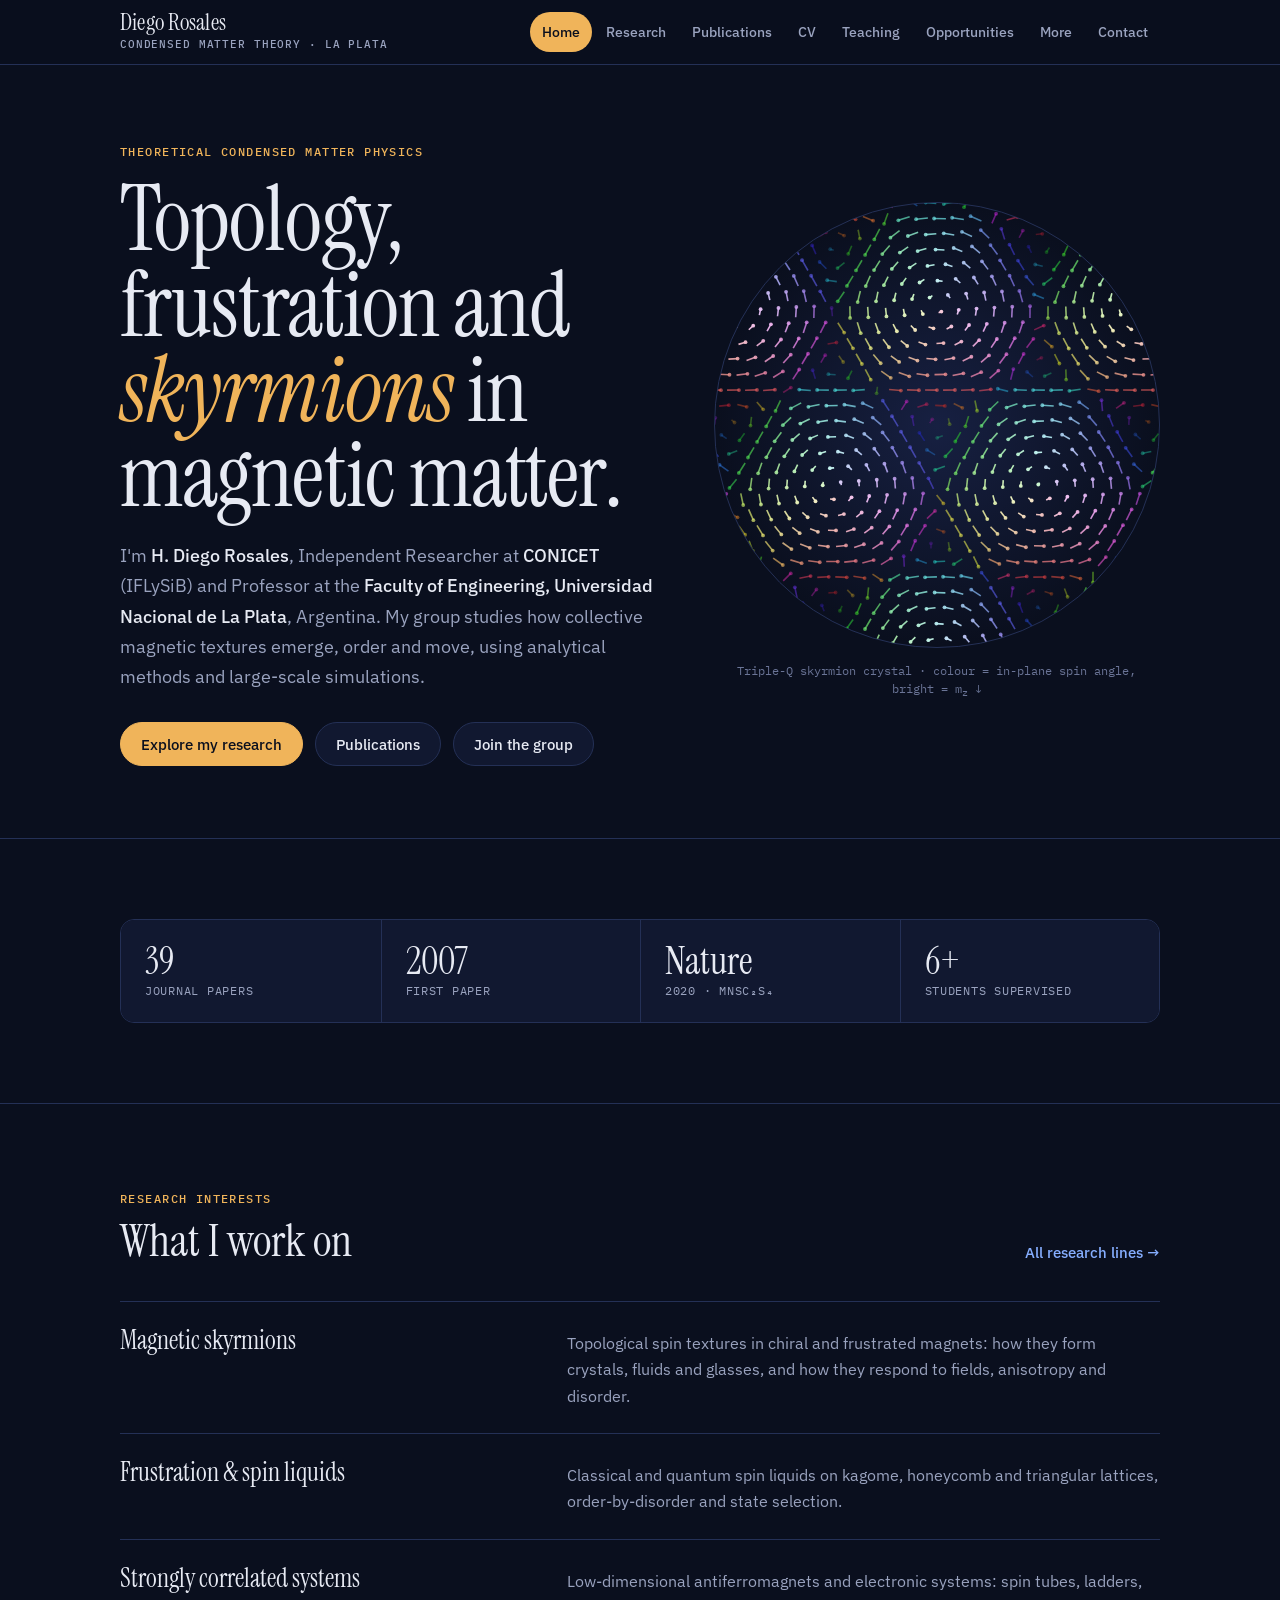
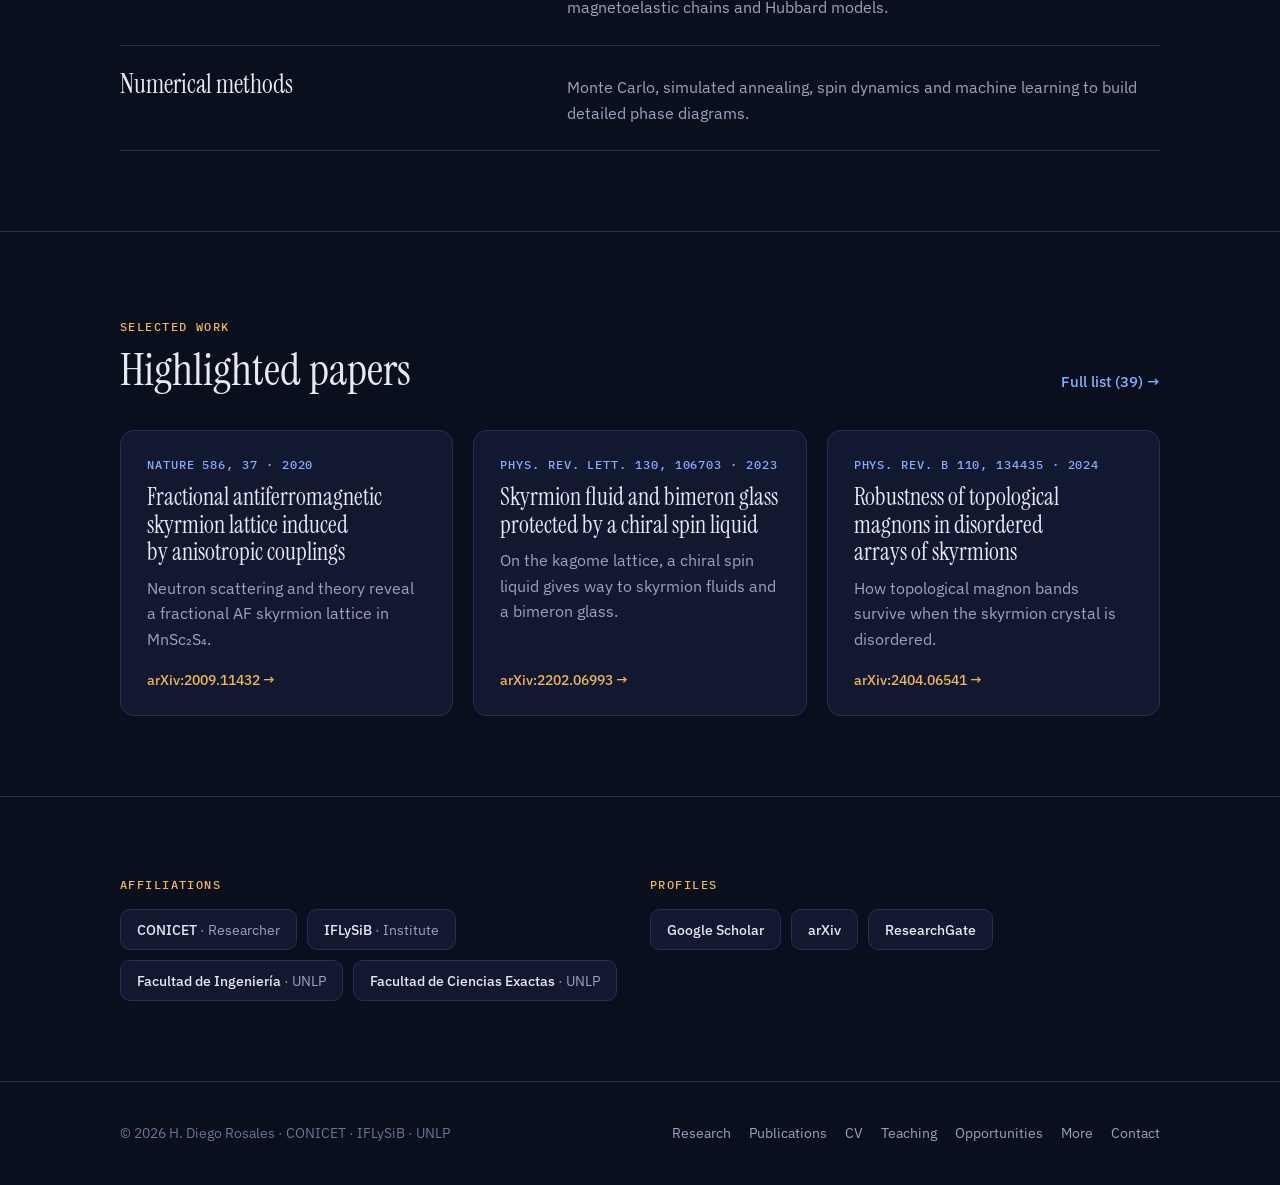
==== index.html @ 534e0c4e "Add files via upload" ====
<!doctype html>
<html lang="en">
<head>
<meta charset="utf-8">
<meta name="viewport" content="width=device-width, initial-scale=1, viewport-fit=cover">
<title>Diego Rosales</title>
<meta name="description" content="H. Diego Rosales, theoretical physicist at CONICET and UNLP working on magnetic skyrmions, spin liquids and frustrated magnetism.">
<meta property="og:title" content="Diego Rosales">
<meta property="og:description" content="H. Diego Rosales, theoretical physicist at CONICET and UNLP working on magnetic skyrmions, spin liquids and frustrated magnetism.">
<link rel="preconnect" href="https://fonts.googleapis.com"><link rel="preconnect" href="https://fonts.gstatic.com" crossorigin><link rel="stylesheet" href="https://fonts.googleapis.com/css2?family=IBM+Plex+Mono:wght@400;500&family=IBM+Plex+Sans:wght@400;500;600&family=Instrument+Serif:ital@0;1&display=swap">
<link rel="stylesheet" href="assets/style.css">
</head>
<body>
<header class="site-header">
  <div class="wrap nav">
    <a class="brand" href="index.html"><b>Diego Rosales</b><small>Condensed matter theory · La Plata</small></a>
    <button class="menu-btn" aria-expanded="false" aria-controls="nav-links">Menu</button>
    <nav aria-label="Main">
      <ul class="nav-links" id="nav-links">
        <li><a href="index.html" aria-current="page">Home</a></li>
        <li><a href="research.html">Research</a></li>
        <li><a href="publications.html">Publications</a></li>
        <li><a href="cv.html">CV</a></li>
        <li><a href="teaching.html">Teaching</a></li>
        <li><a href="opportunities.html">Opportunities</a></li>
        <li><a href="more.html">More</a></li>
        <li><a href="contact.html">Contact</a></li>
      </ul>
    </nav>
  </div>
</header>
<main>
<section class="hero">
  <div class="wrap">
    <div>
      <span class="eyebrow">Theoretical condensed matter physics</span>
      <h1 style="margin-top:14px">Topology, frustration and <em>skyrmions</em> in magnetic matter.</h1>
      <p class="lede">I'm <strong>H. Diego Rosales</strong>, Independent Researcher at <strong>CONICET</strong> (IFLySiB) and Professor at the <strong>Faculty of Engineering, Universidad Nacional de La Plata</strong>, Argentina. My group studies how collective magnetic textures emerge, order and move, using analytical methods and large-scale simulations.</p>
      <div class="hero-actions">
        <a class="btn primary" href="research.html">Explore my research</a>
        <a class="btn" href="publications.html">Publications</a>
        <a class="btn" href="opportunities.html">Join the group</a>
      </div>
    </div>
    <div class="hero-visual">
      <div class="lattice-frame"><canvas data-lattice="hero" aria-label="Animated skyrmion crystal on a triangular lattice"></canvas></div>
      <p class="lattice-caption">Triple-Q skyrmion crystal · colour = in-plane spin angle, bright = m<sub>z</sub> ↓</p>
    </div>
  </div>
</section>

<section class="section">
  <div class="wrap">
    <div class="stats">
      <div><b>39</b><span>Journal papers</span></div>
      <div><b>2007</b><span>First paper</span></div>
      <div><b>Nature</b><span>2020 · MnSc₂S₄</span></div>
      <div><b>6+</b><span>Students supervised</span></div>
    </div>
  </div>
</section>

<section class="section">
  <div class="wrap">
    <div class="section-head">
      <div><span class="eyebrow">Research interests</span><h2>What I work on</h2></div>
      <a class="more" href="research.html">All research lines →</a>
    </div>
    <ul class="topics">
      <li><h3>Magnetic skyrmions</h3><p>Topological spin textures in chiral and frustrated magnets: how they form crystals, fluids and glasses, and how they respond to fields, anisotropy and disorder.</p></li>
      <li><h3>Frustration &amp; spin liquids</h3><p>Classical and quantum spin liquids on kagome, honeycomb and triangular lattices, order-by-disorder and state selection.</p></li>
      <li><h3>Strongly correlated systems</h3><p>Low-dimensional antiferromagnets and electronic systems: spin tubes, ladders, magnetoelastic chains and Hubbard models.</p></li>
      <li><h3>Numerical methods</h3><p>Monte Carlo, simulated annealing, spin dynamics and machine learning to build detailed phase diagrams.</p></li>
    </ul>
  </div>
</section>

<section class="section">
  <div class="wrap">
    <div class="section-head">
      <div><span class="eyebrow">Selected work</span><h2>Highlighted papers</h2></div>
      <a class="more" href="publications.html">Full list (39) →</a>
    </div>
    <div class="grid three">
      <a class="card" href="https://arxiv.org/abs/2009.11432" target="_blank" rel="noopener">
        <span class="tag">Nature 586, 37 · 2020</span>
        <h3>Fractional antiferromagnetic skyrmion lattice induced by anisotropic couplings</h3>
        <p>Neutron scattering and theory reveal a fractional AF skyrmion lattice in MnSc₂S₄.</p>
        <span class="foot">arXiv:2009.11432 →</span>
      </a>
      <a class="card" href="https://arxiv.org/abs/2202.06993" target="_blank" rel="noopener">
        <span class="tag">Phys. Rev. Lett. 130, 106703 · 2023</span>
        <h3>Skyrmion fluid and bimeron glass protected by a chiral spin liquid</h3>
        <p>On the kagome lattice, a chiral spin liquid gives way to skyrmion fluids and a bimeron glass.</p>
        <span class="foot">arXiv:2202.06993 →</span>
      </a>
      <a class="card" href="https://arxiv.org/abs/2404.06541" target="_blank" rel="noopener">
        <span class="tag">Phys. Rev. B 110, 134435 · 2024</span>
        <h3>Robustness of topological magnons in disordered arrays of skyrmions</h3>
        <p>How topological magnon bands survive when the skyrmion crystal is disordered.</p>
        <span class="foot">arXiv:2404.06541 →</span>
      </a>
    </div>
  </div>
</section>

<section class="section">
  <div class="wrap grid two" style="align-items:start">
    <div style="display:grid;gap:16px">
      <span class="eyebrow">Affiliations</span>
      <div class="affils">
  <a href="https://www.conicet.gov.ar/" target="_blank" rel="noopener">CONICET <span>· Researcher</span></a>
  <a href="https://www.iflysib.unlp.edu.ar/" target="_blank" rel="noopener">IFLySiB <span>· Institute</span></a>
  <a href="https://www.ing.unlp.edu.ar/" target="_blank" rel="noopener">Facultad de Ingeniería <span>· UNLP</span></a>
  <a href="https://www.exactas.unlp.edu.ar/" target="_blank" rel="noopener">Facultad de Ciencias Exactas <span>· UNLP</span></a>
</div>
    </div>
    <div style="display:grid;gap:16px">
      <span class="eyebrow">Profiles</span>
      <div class="affils">
  <a href="https://scholar.google.com/citations?user=Mq5_ev8AAAAJ" target="_blank" rel="noopener">Google Scholar</a>
  <a href="https://arxiv.org/search/cond-mat?searchtype=author&amp;query=Rosales%2C+H+D" target="_blank" rel="noopener">arXiv</a>
  <a href="https://www.researchgate.net/profile/Hector_Rosales" target="_blank" rel="noopener">ResearchGate</a>
</div>
    </div>
  </div>
</section>
</main>
<footer class="site-footer">
  <div class="wrap">
    <p>© 2026 H. Diego Rosales · CONICET · IFLySiB · UNLP</p>
    <nav aria-label="Footer"><a href="research.html">Research</a> <a href="publications.html">Publications</a> <a href="cv.html">CV</a> <a href="teaching.html">Teaching</a> <a href="opportunities.html">Opportunities</a> <a href="more.html">More</a> <a href="contact.html">Contact</a></nav>
  </div>
</footer>
<script src="assets/main.js"></script>
</body>
</html>
---- assets/style.css ----
/* ==========================================================
   Diego Rosales — personal site
   Palette taken from a spin texture: navy "up" background,
   amber + blue for the in-plane angle, white for "down" cores.
   Edit the tokens below to retune the whole site.
   ========================================================== */
:root {
  color-scheme: dark;
  --ink: #0A0F1E;        /* page background */
  --panel: #111830;      /* raised surfaces */
  --panel-2: #172042;
  --line: #243056;       /* hairlines */
  --text: #E7EAF3;
  --muted: #9AA3BF;
  --faint: #6A7496;
  --accent: #F0B45A;     /* amber */
  --cool: #86AEFF;       /* blue */
  --display: "Instrument Serif", "Iowan Old Style", Georgia, serif;
  --sans: "IBM Plex Sans", system-ui, -apple-system, "Segoe UI", sans-serif;
  --mono: "IBM Plex Mono", ui-monospace, "SF Mono", Menlo, monospace;
  --wrap: 1120px;
  --gutter: clamp(16px, 4vw, 40px);
}

* { box-sizing: border-box; }
html { scroll-behavior: smooth; }
body {
  margin: 0;
  background: var(--ink);
  color: var(--text);
  font: 16px/1.65 var(--sans);
  -webkit-font-smoothing: antialiased;
}
img { max-width: 100%; display: block; }
a { color: var(--cool); text-decoration: none; }
a:hover { text-decoration: underline; text-underline-offset: 3px; }
:focus-visible { outline: 2px solid var(--accent); outline-offset: 3px; border-radius: 4px; }
h1, h2, h3 { text-wrap: balance; margin: 0; font-weight: 400; }
p { margin: 0; }

.wrap { max-width: var(--wrap); margin-inline: auto; padding-inline: var(--gutter); }

/* ---------- Header / nav ---------- */
.site-header {
  position: sticky; top: env(safe-area-inset-top, 0px); z-index: 20;
  background: color-mix(in srgb, var(--ink) 82%, transparent);
  backdrop-filter: blur(12px); -webkit-backdrop-filter: blur(12px);
  border-bottom: 1px solid var(--line);
}
.nav { display: flex; align-items: center; justify-content: space-between; gap: 24px; min-height: 64px; }
.brand { display: flex; flex-direction: column; line-height: 1.1; color: var(--text); }
.brand:hover { text-decoration: none; }
.brand b { font: 400 1.45rem/1 var(--display); letter-spacing: .01em; }
.brand small { font: 500 .68rem/1.4 var(--mono); color: var(--muted); letter-spacing: .08em; text-transform: uppercase; margin-top: 3px; }
.nav-links { display: flex; gap: 2px; list-style: none; margin: 0; padding: 0; }
.nav-links a {
  display: block; padding: 8px 12px; border-radius: 999px;
  color: var(--muted); font-size: .9rem; font-weight: 500;
}
.nav-links a:hover { color: var(--text); background: var(--panel); text-decoration: none; }
.nav-links a[aria-current="page"] { color: var(--ink); background: var(--accent); }
.menu-btn {
  display: none; background: none; border: 1px solid var(--line); color: var(--text);
  border-radius: 8px; padding: 8px 12px; font: 500 .85rem var(--sans); cursor: pointer;
}
@media (max-width: 420px) { .brand small { display: none; } }
@media (max-width: 900px) {
  .menu-btn { display: block; }
  .nav-links {
    display: none; position: absolute; left: 0; right: 0; top: 100%;
    flex-direction: column; gap: 0; padding: 8px var(--gutter) 16px;
    background: var(--ink); border-bottom: 1px solid var(--line);
  }
  .nav-links.open { display: flex; }
  .nav-links a { border-radius: 8px; padding: 12px; font-size: 1rem; }
}

/* ---------- Page heads ---------- */
.eyebrow {
  font: 500 .74rem/1.4 var(--mono); letter-spacing: .12em; text-transform: uppercase; color: var(--accent);
}
.page-head { position: relative; overflow: hidden; border-bottom: 1px solid var(--line); }
.page-head canvas { position: absolute; inset: 0; width: 100%; height: 100%; opacity: .45; }
.page-head::after {
  content: ""; position: absolute; inset: 0;
  background: linear-gradient(90deg, var(--ink) 30%, color-mix(in srgb, var(--ink) 40%, transparent));
}
.page-head .wrap { position: relative; z-index: 1; padding-block: 72px 56px; display: grid; gap: 14px; }
.page-head h1 { font: 400 clamp(2.6rem, 6vw, 4.2rem)/1.02 var(--display); }
.page-head p { color: var(--muted); max-width: 60ch; font-size: 1.05rem; }

/* ---------- Home hero ---------- */
.hero { position: relative; border-bottom: 1px solid var(--line); overflow: hidden; }
.hero .wrap { display: grid; grid-template-columns: 1.1fr .9fr; gap: 48px; align-items: center; padding-block: 72px; }
.hero h1 { font: 400 clamp(3rem, 7.5vw, 5.6rem)/.95 var(--display); letter-spacing: -.01em; }
.hero h1 em { font-style: italic; color: var(--accent); }
.hero .lede { font-size: 1.15rem; color: var(--muted); max-width: 52ch; margin-top: 22px; }
.hero .lede strong { color: var(--text); font-weight: 500; }
.hero-actions { display: flex; flex-wrap: wrap; gap: 12px; margin-top: 30px; }
.lattice-frame {
  position: relative; aspect-ratio: 1; width: 100%; max-width: 100%;
  border: 1px solid var(--line); border-radius: 50%; overflow: hidden;
  background: radial-gradient(circle at 50% 50%, var(--panel-2), var(--ink) 70%);
}
.lattice-frame canvas { width: 100%; height: 100%; display: block; }
.lattice-caption {
  margin-top: 14px; text-align: center; font: .74rem/1.5 var(--mono); color: var(--faint);
}
@media (max-width: 820px) {
  .hero .wrap { grid-template-columns: 1fr; padding-block: 48px; gap: 36px; }
  .hero-visual { max-width: 340px; margin-inline: auto; width: 100%; }
}

/* ---------- Buttons ---------- */
.btn {
  display: inline-flex; align-items: center; gap: 8px; padding: 11px 20px;
  border-radius: 999px; font: 500 .95rem var(--sans); border: 1px solid var(--line);
  color: var(--text); background: var(--panel); cursor: pointer;
}
.btn:hover { text-decoration: none; border-color: var(--muted); }
.btn.primary { background: var(--accent); color: var(--ink); border-color: var(--accent); }
.btn.primary:hover { filter: brightness(1.08); }

/* ---------- Sections ---------- */
.section { padding-block: 80px; }
.section + .section { border-top: 1px solid var(--line); }
.section-head { display: flex; justify-content: space-between; align-items: end; gap: 24px; flex-wrap: wrap; margin-bottom: 36px; }
.section-head h2 { font: 400 clamp(2rem, 4vw, 2.8rem)/1.05 var(--display); margin-top: 8px; }
.section-head .more { font-weight: 500; font-size: .95rem; }
.prose { max-width: 68ch; color: var(--muted); display: grid; gap: 16px; font-size: 1.05rem; }
.prose strong { color: var(--text); font-weight: 500; }

/* Grids */
.grid { display: grid; gap: 20px; }
.grid.two { grid-template-columns: repeat(2, minmax(0, 1fr)); }
.grid.three { grid-template-columns: repeat(3, minmax(0, 1fr)); }
@media (max-width: 900px) { .grid.three { grid-template-columns: repeat(2, minmax(0, 1fr)); } }
@media (max-width: 640px) { .grid.two, .grid.three { grid-template-columns: 1fr; } }

.card {
  background: var(--panel); border: 1px solid var(--line); border-radius: 14px;
  padding: 26px; display: flex; flex-direction: column; gap: 10px;
}
.card h3 { font: 400 1.5rem/1.15 var(--display); }
.card p { color: var(--muted); font-size: .97rem; }
.card .tag { font: 500 .72rem/1.4 var(--mono); letter-spacing: .08em; text-transform: uppercase; color: var(--cool); }
a.card { color: inherit; transition: border-color .2s, transform .2s; }
a.card:hover { text-decoration: none; border-color: var(--accent); transform: translateY(-2px); }
.card .foot { margin-top: auto; padding-top: 8px; font: 500 .85rem var(--sans); color: var(--accent); }

/* Research topics list (home) */
.topics { list-style: none; margin: 0; padding: 0; border-top: 1px solid var(--line); }
.topics li {
  display: grid; grid-template-columns: 1fr 1.4fr; gap: 24px; padding: 24px 0;
  border-bottom: 1px solid var(--line); align-items: baseline;
}
.topics h3 { font: 400 1.6rem/1.15 var(--display); }
.topics p { color: var(--muted); }
@media (max-width: 700px) { .topics li { grid-template-columns: 1fr; gap: 8px; } }

/* ---------- Publications ---------- */
.pub { display: grid; grid-template-columns: 64px 1fr; gap: 20px; padding: 22px 0; border-bottom: 1px solid var(--line); }
.pub:first-child { border-top: 1px solid var(--line); }
.pub .num { font: 500 .85rem/1.9 var(--mono); color: var(--faint); font-variant-numeric: tabular-nums; }
.pub h3 { font: 500 1.08rem/1.4 var(--sans); color: var(--text); }
.pub .authors { color: var(--muted); font-size: .92rem; margin-top: 4px; }
.pub .authors b { color: var(--text); font-weight: 500; }
.pub .meta { display: flex; flex-wrap: wrap; gap: 8px 14px; align-items: center; margin-top: 10px; font: .82rem/1.4 var(--mono); color: var(--muted); }
.journal { color: var(--accent); }
.badge {
  font: 500 .7rem/1 var(--mono); letter-spacing: .06em; text-transform: uppercase;
  padding: 5px 8px; border-radius: 999px; border: 1px solid var(--accent); color: var(--accent);
}
@media (max-width: 560px) { .pub { grid-template-columns: 1fr; gap: 6px; } }

.toolbar { display: flex; flex-wrap: wrap; gap: 12px; align-items: center; margin-bottom: 28px; }
.toolbar input {
  flex: 1 1 260px; min-width: 0; padding: 12px 16px; border-radius: 999px;
  border: 1px solid var(--line); background: var(--panel); color: var(--text); font: 1rem var(--sans);
}
.toolbar input::placeholder { color: var(--faint); }
.chips { display: flex; flex-wrap: wrap; gap: 6px; }
.chip {
  padding: 8px 14px; border-radius: 999px; border: 1px solid var(--line); background: transparent;
  color: var(--muted); font: 500 .85rem var(--sans); cursor: pointer;
}
.chip:hover { color: var(--text); border-color: var(--muted); }
.chip[aria-pressed="true"] { background: var(--text); color: var(--ink); border-color: var(--text); }
.count { font: .82rem var(--mono); color: var(--faint); margin-bottom: 8px; }
.year-label { font: 400 2rem/1 var(--display); color: var(--cool); padding: 36px 0 12px; }

/* Stats strip */
.stats { display: grid; grid-template-columns: repeat(4, minmax(0,1fr)); border: 1px solid var(--line); border-radius: 14px; overflow: hidden; }
.stats div { padding: 22px 24px; background: var(--panel); display: grid; gap: 2px; }
.stats div + div { border-left: 1px solid var(--line); }
.stats b { font: 400 2.4rem/1 var(--display); color: var(--text); font-variant-numeric: tabular-nums; }
.stats span { font: .78rem/1.4 var(--mono); color: var(--muted); text-transform: uppercase; letter-spacing: .06em; }
@media (max-width: 700px) {
  .stats { grid-template-columns: repeat(2, minmax(0,1fr)); }
  .stats div:nth-child(3) { border-left: 0; }
  .stats div:nth-child(n+3) { border-top: 1px solid var(--line); }
}

/* ---------- Timeline (CV) ---------- */
.timeline { list-style: none; margin: 0; padding: 0; }
.timeline li { display: grid; grid-template-columns: 150px 1fr; gap: 24px; padding: 20px 0; border-bottom: 1px solid var(--line); }
.timeline .when { font: 500 .85rem/1.8 var(--mono); color: var(--accent); font-variant-numeric: tabular-nums; }
.timeline h3 { font: 500 1.08rem/1.4 var(--sans); }
.timeline p { color: var(--muted); font-size: .95rem; }
@media (max-width: 560px) { .timeline li { grid-template-columns: 1fr; gap: 4px; } }

.cv-layout { display: grid; grid-template-columns: 220px 1fr; gap: 56px; }
.cv-layout aside { position: sticky; top: 96px; align-self: start; display: grid; gap: 6px; }
.cv-layout aside a { color: var(--muted); font-size: .95rem; padding: 4px 0; }
.cv-layout aside a:hover { color: var(--text); }
.cv-block + .cv-block { margin-top: 64px; }
.cv-block h2 { font: 400 2.2rem/1.1 var(--display); margin-bottom: 20px; }
@media (max-width: 820px) { .cv-layout { grid-template-columns: 1fr; gap: 24px; } .cv-layout aside { position: static; display: flex; flex-wrap: wrap; gap: 6px 18px; } }

/* ---------- Affiliations ---------- */
.affils { display: flex; flex-wrap: wrap; gap: 10px; }
.affils a {
  padding: 10px 16px; border: 1px solid var(--line); border-radius: 10px; color: var(--text);
  font: 500 .9rem var(--sans); background: var(--panel);
}
.affils a span { color: var(--muted); font-weight: 400; }
.affils a:hover { border-color: var(--cool); text-decoration: none; }

/* ---------- Contact ---------- */
.contact-grid { display: grid; grid-template-columns: 1.2fr 1fr; gap: 20px; }
@media (max-width: 820px) { .contact-grid { grid-template-columns: 1fr; } }
.copy-row { display: flex; justify-content: space-between; align-items: center; gap: 12px; padding: 14px 0; border-bottom: 1px solid var(--line); flex-wrap: wrap; }
.copy-row:last-child { border-bottom: 0; }
.copy-row code { font: 500 1rem var(--mono); color: var(--text); user-select: all; overflow-wrap: anywhere; }
.copy-row .label { display: block; font: .72rem var(--mono); color: var(--faint); text-transform: uppercase; letter-spacing: .08em; margin-bottom: 2px; }
.copy-btn { padding: 6px 12px; font-size: .8rem; }
address { font-style: normal; color: var(--muted); line-height: 1.7; }
address strong { color: var(--text); font-weight: 500; }

.note {
  border: 1px dashed var(--line); border-radius: 12px; padding: 16px 18px; color: var(--muted); font-size: .92rem;
}

/* ---------- Footer ---------- */
.site-footer { border-top: 1px solid var(--line); padding-block: 40px; color: var(--faint); font-size: .88rem; }
.site-footer .wrap { display: flex; justify-content: space-between; gap: 16px 32px; flex-wrap: wrap; }
.site-footer nav { display: flex; gap: 18px; flex-wrap: wrap; }
.site-footer a { color: var(--muted); }

@media (prefers-reduced-motion: reduce) {
  html { scroll-behavior: auto; }
  a.card { transition: none; }
}
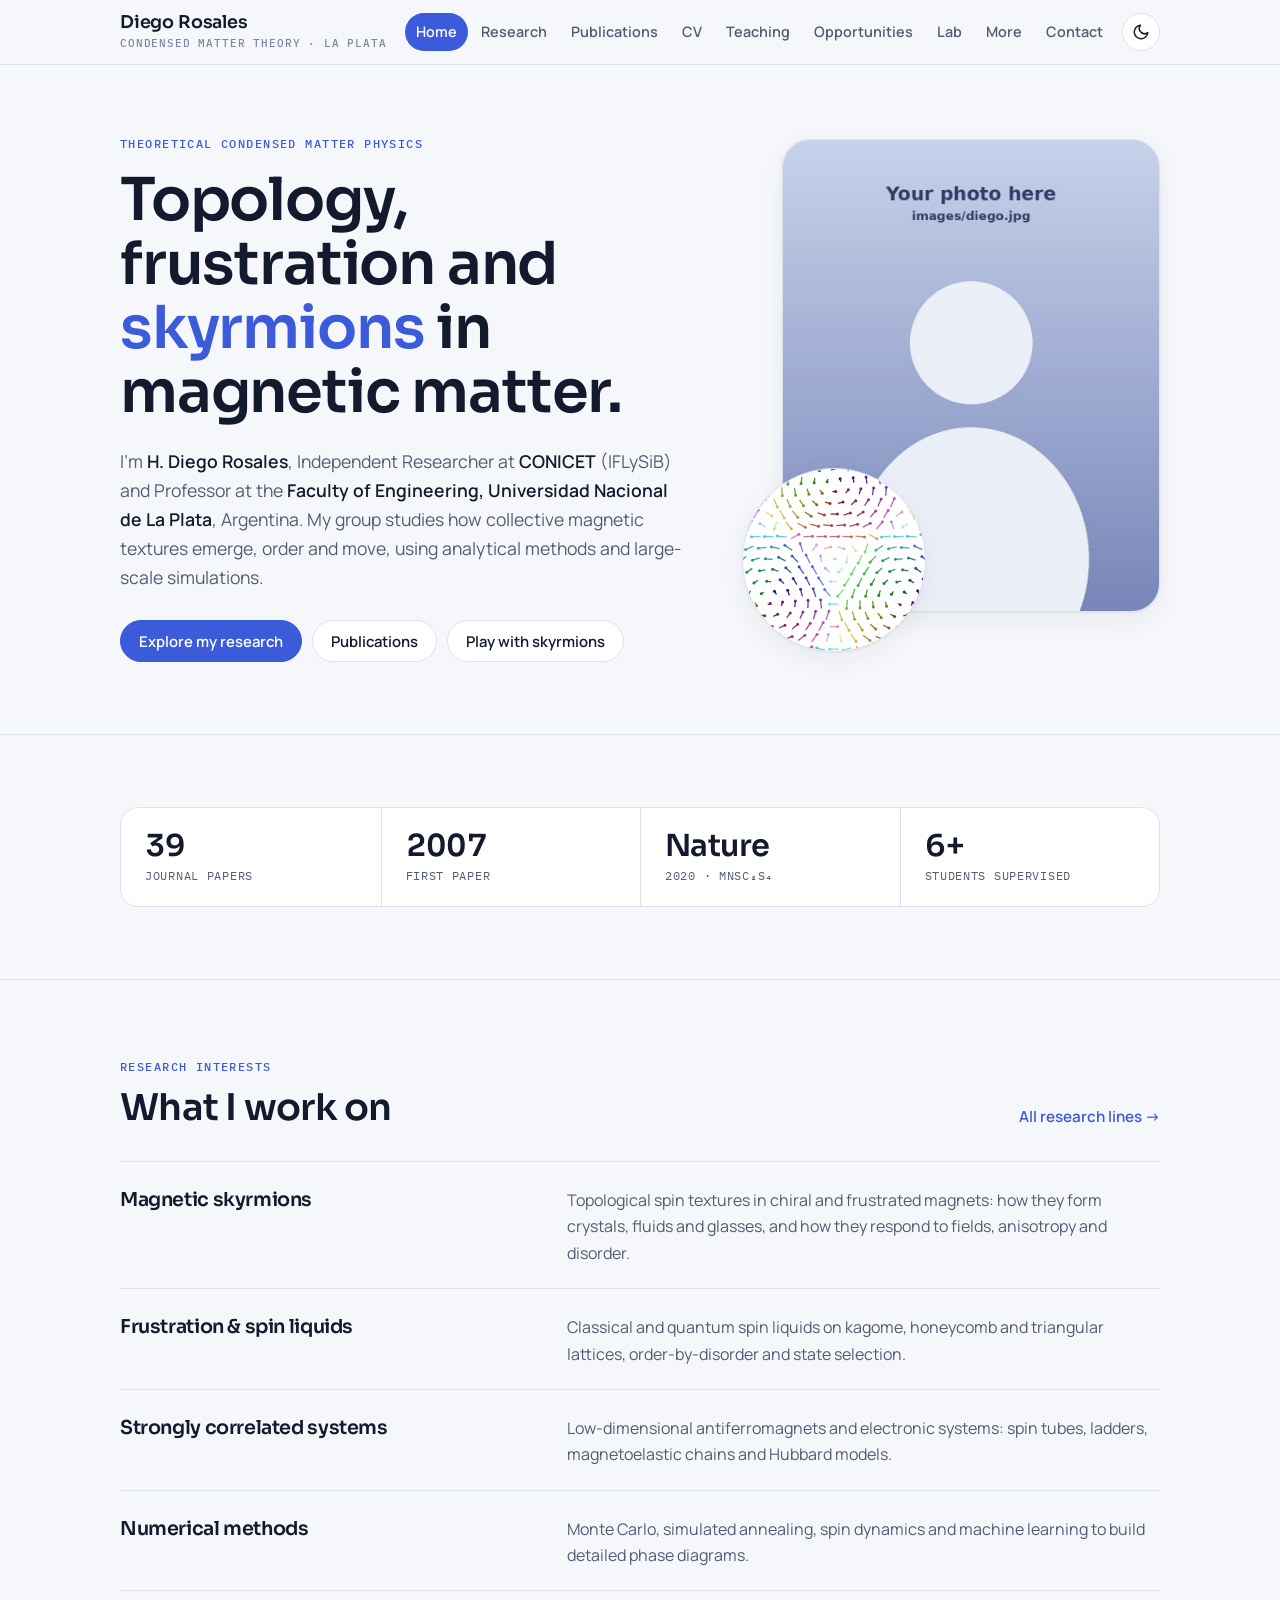
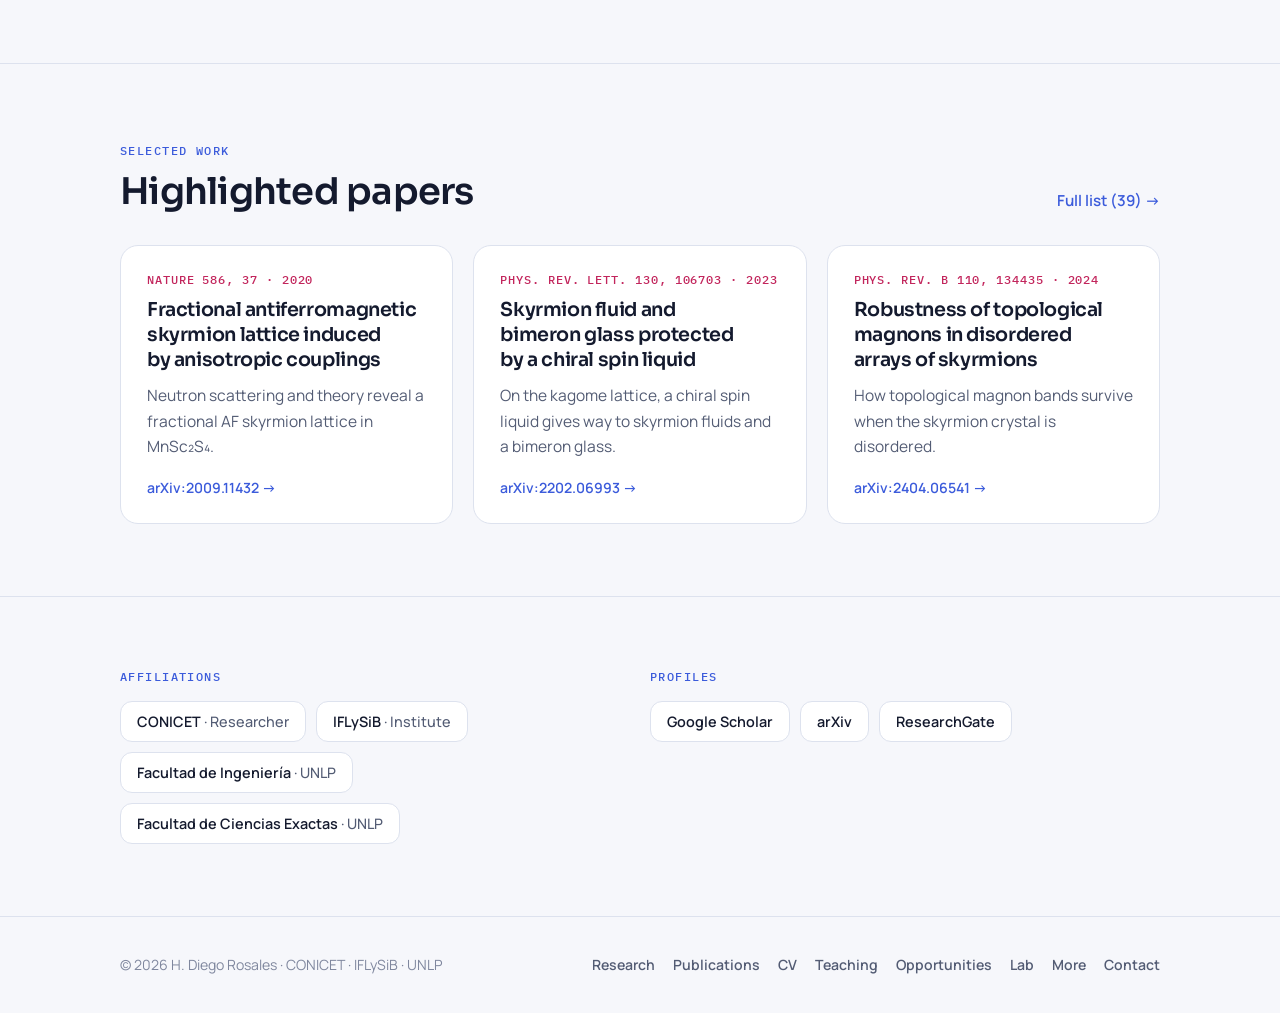
==== commit a23a4415: "Add files via upload" ====
--- a/index.html
+++ b/index.html
@@ -7,26 +7,31 @@
 <meta name="description" content="H. Diego Rosales, theoretical physicist at CONICET and UNLP working on magnetic skyrmions, spin liquids and frustrated magnetism.">
 <meta property="og:title" content="Diego Rosales">
 <meta property="og:description" content="H. Diego Rosales, theoretical physicist at CONICET and UNLP working on magnetic skyrmions, spin liquids and frustrated magnetism.">
-<link rel="preconnect" href="https://fonts.googleapis.com"><link rel="preconnect" href="https://fonts.gstatic.com" crossorigin><link rel="stylesheet" href="https://fonts.googleapis.com/css2?family=IBM+Plex+Mono:wght@400;500&family=IBM+Plex+Sans:wght@400;500;600&family=Instrument+Serif:ital@0;1&display=swap">
+<script>try{var t=localStorage.getItem('theme');if(t==='light'||t==='dark')document.documentElement.dataset.theme=t;}catch(e){}</script>
+<link rel="preconnect" href="https://fonts.googleapis.com"><link rel="preconnect" href="https://fonts.gstatic.com" crossorigin><link rel="stylesheet" href="https://fonts.googleapis.com/css2?family=IBM+Plex+Mono:wght@400;500&family=Manrope:wght@400;500;600;700&family=Sora:wght@500;600&display=swap">
 <link rel="stylesheet" href="assets/style.css">
 </head>
 <body>
 <header class="site-header">
   <div class="wrap nav">
     <a class="brand" href="index.html"><b>Diego Rosales</b><small>Condensed matter theory · La Plata</small></a>
-    <button class="menu-btn" aria-expanded="false" aria-controls="nav-links">Menu</button>
-    <nav aria-label="Main">
-      <ul class="nav-links" id="nav-links">
+    <div class="nav-right">
+      <nav aria-label="Main">
+        <ul class="nav-links" id="nav-links">
         <li><a href="index.html" aria-current="page">Home</a></li>
         <li><a href="research.html">Research</a></li>
         <li><a href="publications.html">Publications</a></li>
         <li><a href="cv.html">CV</a></li>
         <li><a href="teaching.html">Teaching</a></li>
         <li><a href="opportunities.html">Opportunities</a></li>
+        <li><a href="lab.html">Lab</a></li>
         <li><a href="more.html">More</a></li>
         <li><a href="contact.html">Contact</a></li>
-      </ul>
-    </nav>
+        </ul>
+      </nav>
+      <button class="icon-btn theme-toggle" type="button" aria-label="Switch theme"><svg class="moon" viewBox="0 0 24 24" fill="none" stroke="currentColor" stroke-width="2" stroke-linecap="round" stroke-linejoin="round"><path d="M21 12.8A9 9 0 1 1 11.2 3a7 7 0 0 0 9.8 9.8z"/></svg><svg class="sun" viewBox="0 0 24 24" fill="none" stroke="currentColor" stroke-width="2" stroke-linecap="round"><circle cx="12" cy="12" r="4"/><path d="M12 2v2M12 20v2M4.9 4.9l1.4 1.4M17.7 17.7l1.4 1.4M2 12h2M20 12h2M4.9 19.1l1.4-1.4M17.7 6.3l1.4-1.4"/></svg></button>
+      <button class="menu-btn" aria-expanded="false" aria-controls="nav-links">Menu</button>
+    </div>
   </div>
 </header>
 <main>
@@ -34,17 +39,17 @@
   <div class="wrap">
     <div>
       <span class="eyebrow">Theoretical condensed matter physics</span>
-      <h1 style="margin-top:14px">Topology, frustration and <em>skyrmions</em> in magnetic matter.</h1>
+      <h1>Topology, frustration and <em>skyrmions</em> in magnetic matter.</h1>
       <p class="lede">I'm <strong>H. Diego Rosales</strong>, Independent Researcher at <strong>CONICET</strong> (IFLySiB) and Professor at the <strong>Faculty of Engineering, Universidad Nacional de La Plata</strong>, Argentina. My group studies how collective magnetic textures emerge, order and move, using analytical methods and large-scale simulations.</p>
       <div class="hero-actions">
         <a class="btn primary" href="research.html">Explore my research</a>
         <a class="btn" href="publications.html">Publications</a>
-        <a class="btn" href="opportunities.html">Join the group</a>
+        <a class="btn" href="lab.html">Play with skyrmions</a>
       </div>
     </div>
     <div class="hero-visual">
-      <div class="lattice-frame"><canvas data-lattice="hero" aria-label="Animated skyrmion crystal on a triangular lattice"></canvas></div>
-      <p class="lattice-caption">Triple-Q skyrmion crystal · colour = in-plane spin angle, bright = m<sub>z</sub> ↓</p>
+      <div class="portrait"><img src="images/diego.jpg" alt="Portrait of Diego Rosales" width="800" height="1000"></div>
+      <a class="lattice-badge" href="lab.html" title="Open the skyrmion lab"><canvas data-lattice="hero" aria-label="Animated skyrmion crystal"></canvas></a>
     </div>
   </div>
 </section>
@@ -129,7 +134,7 @@
 <footer class="site-footer">
   <div class="wrap">
     <p>© 2026 H. Diego Rosales · CONICET · IFLySiB · UNLP</p>
-    <nav aria-label="Footer"><a href="research.html">Research</a> <a href="publications.html">Publications</a> <a href="cv.html">CV</a> <a href="teaching.html">Teaching</a> <a href="opportunities.html">Opportunities</a> <a href="more.html">More</a> <a href="contact.html">Contact</a></nav>
+    <nav aria-label="Footer"><a href="research.html">Research</a> <a href="publications.html">Publications</a> <a href="cv.html">CV</a> <a href="teaching.html">Teaching</a> <a href="opportunities.html">Opportunities</a> <a href="lab.html">Lab</a> <a href="more.html">More</a> <a href="contact.html">Contact</a></nav>
   </div>
 </footer>
 <script src="assets/main.js"></script>
--- a/assets/style.css
+++ b/assets/style.css
@@ -1,136 +1,169 @@
 /* ==========================================================
    Diego Rosales — personal site
-   Palette taken from a spin texture: navy "up" background,
-   amber + blue for the in-plane angle, white for "down" cores.
-   Edit the tokens below to retune the whole site.
+   Light + dark themes. Edit the tokens below to retune colours.
    ========================================================== */
 :root {
-  color-scheme: dark;
-  --ink: #0A0F1E;        /* page background */
-  --panel: #111830;      /* raised surfaces */
-  --panel-2: #172042;
-  --line: #243056;       /* hairlines */
-  --text: #E7EAF3;
-  --muted: #9AA3BF;
-  --faint: #6A7496;
-  --accent: #F0B45A;     /* amber */
-  --cool: #86AEFF;       /* blue */
-  --display: "Instrument Serif", "Iowan Old Style", Georgia, serif;
-  --sans: "IBM Plex Sans", system-ui, -apple-system, "Segoe UI", sans-serif;
+  color-scheme: light;
+  --bg: #F6F7FB;
+  --surface: #FFFFFF;
+  --surface-2: #EEF1F8;
+  --line: #DDE2EE;
+  --text: #141A2E;
+  --muted: #535C74;
+  --faint: #7F879E;
+  --accent: #3B5BDB;       /* indigo blue */
+  --accent-ink: #FFFFFF;   /* text on accent */
+  --accent-2: #C2255C;     /* raspberry, for tags */
+  --header-bg: rgba(246, 247, 251, .82);
+  --shadow: 0 1px 2px rgba(20, 26, 46, .05), 0 8px 24px rgba(20, 26, 46, .06);
+  --lattice: light;
+  --display: "Sora", "Avenir Next", "Segoe UI", system-ui, sans-serif;
+  --sans: "Manrope", "Segoe UI", system-ui, -apple-system, sans-serif;
   --mono: "IBM Plex Mono", ui-monospace, "SF Mono", Menlo, monospace;
   --wrap: 1120px;
   --gutter: clamp(16px, 4vw, 40px);
 }
+@media (prefers-color-scheme: dark) {
+  :root:not([data-theme="light"]) {
+    color-scheme: dark;
+    --bg: #0F1218; --surface: #161A23; --surface-2: #1C2130; --line: #2A3142;
+    --text: #E9ECF2; --muted: #A3AABB; --faint: #747B8F;
+    --accent: #8FA5FF; --accent-ink: #0F1218; --accent-2: #F783AC;
+    --header-bg: rgba(15, 18, 24, .8);
+    --shadow: 0 1px 2px rgba(0,0,0,.3), 0 8px 24px rgba(0,0,0,.25);
+    --lattice: dark;
+  }
+}
+:root[data-theme="dark"] {
+  color-scheme: dark;
+  --bg: #0F1218; --surface: #161A23; --surface-2: #1C2130; --line: #2A3142;
+  --text: #E9ECF2; --muted: #A3AABB; --faint: #747B8F;
+  --accent: #8FA5FF; --accent-ink: #0F1218; --accent-2: #F783AC;
+  --header-bg: rgba(15, 18, 24, .8);
+  --shadow: 0 1px 2px rgba(0,0,0,.3), 0 8px 24px rgba(0,0,0,.25);
+  --lattice: dark;
+}
 
 * { box-sizing: border-box; }
 html { scroll-behavior: smooth; }
 body {
-  margin: 0;
-  background: var(--ink);
-  color: var(--text);
-  font: 16px/1.65 var(--sans);
-  -webkit-font-smoothing: antialiased;
+  margin: 0; background: var(--bg); color: var(--text);
+  font: 16px/1.65 var(--sans); -webkit-font-smoothing: antialiased;
+  transition: background-color .25s, color .25s;
 }
 img { max-width: 100%; display: block; }
-a { color: var(--cool); text-decoration: none; }
+a { color: var(--accent); text-decoration: none; }
 a:hover { text-decoration: underline; text-underline-offset: 3px; }
 :focus-visible { outline: 2px solid var(--accent); outline-offset: 3px; border-radius: 4px; }
-h1, h2, h3 { text-wrap: balance; margin: 0; font-weight: 400; }
+h1, h2, h3 { text-wrap: balance; margin: 0; font-family: var(--display); letter-spacing: -.02em; }
 p { margin: 0; }
-
 .wrap { max-width: var(--wrap); margin-inline: auto; padding-inline: var(--gutter); }
 
 /* ---------- Header / nav ---------- */
 .site-header {
   position: sticky; top: env(safe-area-inset-top, 0px); z-index: 20;
-  background: color-mix(in srgb, var(--ink) 82%, transparent);
+  background: var(--header-bg);
   backdrop-filter: blur(12px); -webkit-backdrop-filter: blur(12px);
   border-bottom: 1px solid var(--line);
 }
-.nav { display: flex; align-items: center; justify-content: space-between; gap: 24px; min-height: 64px; }
-.brand { display: flex; flex-direction: column; line-height: 1.1; color: var(--text); }
+.nav { display: flex; align-items: center; justify-content: space-between; gap: 16px; min-height: 64px; }
+.brand { display: flex; flex-direction: column; line-height: 1.15; color: var(--text); }
 .brand:hover { text-decoration: none; }
-.brand b { font: 400 1.45rem/1 var(--display); letter-spacing: .01em; }
-.brand small { font: 500 .68rem/1.4 var(--mono); color: var(--muted); letter-spacing: .08em; text-transform: uppercase; margin-top: 3px; }
+.brand b { font: 600 1.1rem/1.1 var(--display); letter-spacing: -.01em; }
+.brand small { white-space: nowrap; font: 500 .66rem/1.4 var(--mono); color: var(--faint); letter-spacing: .08em; text-transform: uppercase; margin-top: 3px; }
+.nav-right { display: flex; align-items: center; gap: 8px; }
 .nav-links { display: flex; gap: 2px; list-style: none; margin: 0; padding: 0; }
-.nav-links a {
-  display: block; padding: 8px 12px; border-radius: 999px;
-  color: var(--muted); font-size: .9rem; font-weight: 500;
-}
-.nav-links a:hover { color: var(--text); background: var(--panel); text-decoration: none; }
-.nav-links a[aria-current="page"] { color: var(--ink); background: var(--accent); }
+.nav-links a { display: block; padding: 7px 11px; border-radius: 999px; color: var(--muted); font-size: .9rem; font-weight: 600; }
+.nav-links a:hover { color: var(--text); background: var(--surface-2); text-decoration: none; }
+.nav-links a[aria-current="page"] { color: var(--accent-ink); background: var(--accent); }
+.icon-btn {
+  width: 38px; height: 38px; display: grid; place-items: center; flex: none;
+  border: 1px solid var(--line); border-radius: 999px; background: var(--surface);
+  color: var(--text); cursor: pointer;
+}
+.icon-btn:hover { border-color: var(--accent); }
+.icon-btn svg { width: 18px; height: 18px; }
+.theme-toggle .sun { display: none; }
+:root[data-theme="dark"] .theme-toggle .sun { display: block; }
+:root[data-theme="dark"] .theme-toggle .moon { display: none; }
+@media (prefers-color-scheme: dark) {
+  :root:not([data-theme="light"]) .theme-toggle .sun { display: block; }
+  :root:not([data-theme="light"]) .theme-toggle .moon { display: none; }
+}
 .menu-btn {
-  display: none; background: none; border: 1px solid var(--line); color: var(--text);
-  border-radius: 8px; padding: 8px 12px; font: 500 .85rem var(--sans); cursor: pointer;
-}
-@media (max-width: 420px) { .brand small { display: none; } }
-@media (max-width: 900px) {
+  display: none; background: var(--surface); border: 1px solid var(--line); color: var(--text);
+  border-radius: 999px; padding: 8px 14px; font: 600 .85rem var(--sans); cursor: pointer;
+}
+@media (max-width: 420px), (min-width: 961px) and (max-width: 1180px) { .brand small { display: none; } }
+@media (max-width: 960px) {
   .menu-btn { display: block; }
   .nav-links {
     display: none; position: absolute; left: 0; right: 0; top: 100%;
     flex-direction: column; gap: 0; padding: 8px var(--gutter) 16px;
-    background: var(--ink); border-bottom: 1px solid var(--line);
+    background: var(--bg); border-bottom: 1px solid var(--line);
   }
   .nav-links.open { display: flex; }
-  .nav-links a { border-radius: 8px; padding: 12px; font-size: 1rem; }
+  .nav-links a { border-radius: 10px; padding: 12px; font-size: 1rem; }
 }
 
 /* ---------- Page heads ---------- */
-.eyebrow {
-  font: 500 .74rem/1.4 var(--mono); letter-spacing: .12em; text-transform: uppercase; color: var(--accent);
-}
+.eyebrow { font: 500 .74rem/1.4 var(--mono); letter-spacing: .12em; text-transform: uppercase; color: var(--accent); }
 .page-head { position: relative; overflow: hidden; border-bottom: 1px solid var(--line); }
-.page-head canvas { position: absolute; inset: 0; width: 100%; height: 100%; opacity: .45; }
+.page-head canvas { position: absolute; inset: 0; width: 100%; height: 100%; opacity: .5; }
 .page-head::after {
   content: ""; position: absolute; inset: 0;
-  background: linear-gradient(90deg, var(--ink) 30%, color-mix(in srgb, var(--ink) 40%, transparent));
-}
-.page-head .wrap { position: relative; z-index: 1; padding-block: 72px 56px; display: grid; gap: 14px; }
-.page-head h1 { font: 400 clamp(2.6rem, 6vw, 4.2rem)/1.02 var(--display); }
-.page-head p { color: var(--muted); max-width: 60ch; font-size: 1.05rem; }
+  background: linear-gradient(90deg, var(--bg) 35%, color-mix(in srgb, var(--bg) 35%, transparent));
+}
+.page-head .wrap { position: relative; z-index: 1; padding-block: 64px 52px; display: grid; gap: 14px; }
+.page-head h1 { font-size: clamp(2.2rem, 5vw, 3.4rem); font-weight: 600; line-height: 1.08; }
+.page-head p { color: var(--muted); max-width: 62ch; font-size: 1.05rem; }
 
 /* ---------- Home hero ---------- */
 .hero { position: relative; border-bottom: 1px solid var(--line); overflow: hidden; }
-.hero .wrap { display: grid; grid-template-columns: 1.1fr .9fr; gap: 48px; align-items: center; padding-block: 72px; }
-.hero h1 { font: 400 clamp(3rem, 7.5vw, 5.6rem)/.95 var(--display); letter-spacing: -.01em; }
-.hero h1 em { font-style: italic; color: var(--accent); }
-.hero .lede { font-size: 1.15rem; color: var(--muted); max-width: 52ch; margin-top: 22px; }
-.hero .lede strong { color: var(--text); font-weight: 500; }
-.hero-actions { display: flex; flex-wrap: wrap; gap: 12px; margin-top: 30px; }
-.lattice-frame {
-  position: relative; aspect-ratio: 1; width: 100%; max-width: 100%;
-  border: 1px solid var(--line); border-radius: 50%; overflow: hidden;
-  background: radial-gradient(circle at 50% 50%, var(--panel-2), var(--ink) 70%);
-}
-.lattice-frame canvas { width: 100%; height: 100%; display: block; }
-.lattice-caption {
-  margin-top: 14px; text-align: center; font: .74rem/1.5 var(--mono); color: var(--faint);
-}
+.hero .wrap { display: grid; grid-template-columns: 1.15fr .85fr; gap: 56px; align-items: center; padding-block: 64px 72px; }
+.hero h1 { font-size: clamp(2.3rem, 4.8vw, 3.7rem); font-weight: 600; line-height: 1.08; margin-top: 14px; }
+.hero h1 em { font-style: normal; color: var(--accent); }
+.hero .lede { font-size: 1.1rem; color: var(--muted); max-width: 54ch; margin-top: 22px; }
+.hero .lede strong { color: var(--text); font-weight: 600; }
+.hero-actions { display: flex; flex-wrap: wrap; gap: 10px; margin-top: 28px; }
+.hero-visual { position: relative; padding: 0 0 40px 40px; }
+.portrait {
+  aspect-ratio: 4 / 5; width: 100%; max-width: 100%; border-radius: 28px; overflow: hidden;
+  background: var(--surface-2); box-shadow: var(--shadow); border: 1px solid var(--line);
+}
+.portrait img { width: 100%; height: 100%; object-fit: cover; }
+.lattice-badge {
+  position: absolute; left: 0; bottom: 0; width: 44%; aspect-ratio: 1; max-width: 100%;
+  border-radius: 50%; overflow: hidden; background: var(--surface);
+  border: 1px solid var(--line); box-shadow: var(--shadow);
+}
+.lattice-badge canvas { width: 100%; height: 100%; display: block; }
 @media (max-width: 820px) {
-  .hero .wrap { grid-template-columns: 1fr; padding-block: 48px; gap: 36px; }
-  .hero-visual { max-width: 340px; margin-inline: auto; width: 100%; }
+  .hero .wrap { grid-template-columns: 1fr; padding-block: 40px 56px; gap: 36px; }
+  .hero-visual { max-width: 360px; width: 100%; margin-inline: auto; order: -1; }
 }
 
 /* ---------- Buttons ---------- */
 .btn {
-  display: inline-flex; align-items: center; gap: 8px; padding: 11px 20px;
-  border-radius: 999px; font: 500 .95rem var(--sans); border: 1px solid var(--line);
-  color: var(--text); background: var(--panel); cursor: pointer;
-}
-.btn:hover { text-decoration: none; border-color: var(--muted); }
-.btn.primary { background: var(--accent); color: var(--ink); border-color: var(--accent); }
-.btn.primary:hover { filter: brightness(1.08); }
+  display: inline-flex; align-items: center; gap: 8px; padding: 10px 18px;
+  border-radius: 999px; font: 600 .93rem var(--sans); border: 1px solid var(--line);
+  color: var(--text); background: var(--surface); cursor: pointer;
+}
+.btn:hover { text-decoration: none; border-color: var(--accent); }
+.btn.primary { background: var(--accent); color: var(--accent-ink); border-color: var(--accent); }
+.btn.primary:hover { filter: brightness(1.07); }
+.btn[aria-pressed="true"] { background: var(--text); color: var(--bg); border-color: var(--text); }
 
 /* ---------- Sections ---------- */
-.section { padding-block: 80px; }
+.section { padding-block: 72px; }
 .section + .section { border-top: 1px solid var(--line); }
-.section-head { display: flex; justify-content: space-between; align-items: end; gap: 24px; flex-wrap: wrap; margin-bottom: 36px; }
-.section-head h2 { font: 400 clamp(2rem, 4vw, 2.8rem)/1.05 var(--display); margin-top: 8px; }
-.section-head .more { font-weight: 500; font-size: .95rem; }
+.section-head { display: flex; justify-content: space-between; align-items: end; gap: 24px; flex-wrap: wrap; margin-bottom: 32px; }
+.section-head h2 { font-size: clamp(1.7rem, 3.2vw, 2.3rem); font-weight: 600; line-height: 1.15; margin-top: 8px; }
+.section-head .more { font-weight: 600; font-size: .95rem; }
 .prose { max-width: 68ch; color: var(--muted); display: grid; gap: 16px; font-size: 1.05rem; }
-.prose strong { color: var(--text); font-weight: 500; }
-
-/* Grids */
+.prose:is(p) { display: block; }
+.prose strong { color: var(--text); font-weight: 600; }
+
 .grid { display: grid; gap: 20px; }
 .grid.two { grid-template-columns: repeat(2, minmax(0, 1fr)); }
 .grid.three { grid-template-columns: repeat(3, minmax(0, 1fr)); }
@@ -138,63 +171,52 @@
 @media (max-width: 640px) { .grid.two, .grid.three { grid-template-columns: 1fr; } }
 
 .card {
-  background: var(--panel); border: 1px solid var(--line); border-radius: 14px;
+  background: var(--surface); border: 1px solid var(--line); border-radius: 18px;
   padding: 26px; display: flex; flex-direction: column; gap: 10px;
 }
-.card h3 { font: 400 1.5rem/1.15 var(--display); }
+.card h3 { font-size: 1.2rem; font-weight: 600; line-height: 1.3; }
 .card p { color: var(--muted); font-size: .97rem; }
-.card .tag { font: 500 .72rem/1.4 var(--mono); letter-spacing: .08em; text-transform: uppercase; color: var(--cool); }
-a.card { color: inherit; transition: border-color .2s, transform .2s; }
-a.card:hover { text-decoration: none; border-color: var(--accent); transform: translateY(-2px); }
-.card .foot { margin-top: auto; padding-top: 8px; font: 500 .85rem var(--sans); color: var(--accent); }
-
-/* Research topics list (home) */
+.card .tag { font: 500 .72rem/1.4 var(--mono); letter-spacing: .08em; text-transform: uppercase; color: var(--accent-2); }
+a.card { color: inherit; transition: border-color .2s, transform .2s, box-shadow .2s; }
+a.card:hover { text-decoration: none; border-color: var(--accent); transform: translateY(-2px); box-shadow: var(--shadow); }
+.card .foot { margin-top: auto; padding-top: 8px; font: 600 .88rem var(--sans); color: var(--accent); }
+
 .topics { list-style: none; margin: 0; padding: 0; border-top: 1px solid var(--line); }
-.topics li {
-  display: grid; grid-template-columns: 1fr 1.4fr; gap: 24px; padding: 24px 0;
-  border-bottom: 1px solid var(--line); align-items: baseline;
-}
-.topics h3 { font: 400 1.6rem/1.15 var(--display); }
+.topics li { display: grid; grid-template-columns: 1fr 1.4fr; gap: 24px; padding: 22px 0; border-bottom: 1px solid var(--line); align-items: baseline; }
+.topics h3 { font-size: 1.2rem; font-weight: 600; }
 .topics p { color: var(--muted); }
-@media (max-width: 700px) { .topics li { grid-template-columns: 1fr; gap: 8px; } }
+@media (max-width: 700px) { .topics li { grid-template-columns: 1fr; gap: 6px; } }
 
 /* ---------- Publications ---------- */
-.pub { display: grid; grid-template-columns: 64px 1fr; gap: 20px; padding: 22px 0; border-bottom: 1px solid var(--line); }
+.pub { display: grid; grid-template-columns: 64px 1fr; gap: 20px; padding: 20px 0; border-bottom: 1px solid var(--line); }
 .pub:first-child { border-top: 1px solid var(--line); }
 .pub .num { font: 500 .85rem/1.9 var(--mono); color: var(--faint); font-variant-numeric: tabular-nums; }
-.pub h3 { font: 500 1.08rem/1.4 var(--sans); color: var(--text); }
+.pub h3 { font: 600 1.05rem/1.45 var(--sans); letter-spacing: 0; color: var(--text); }
 .pub .authors { color: var(--muted); font-size: .92rem; margin-top: 4px; }
-.pub .authors b { color: var(--text); font-weight: 500; }
+.pub .authors b { color: var(--text); font-weight: 700; }
 .pub .meta { display: flex; flex-wrap: wrap; gap: 8px 14px; align-items: center; margin-top: 10px; font: .82rem/1.4 var(--mono); color: var(--muted); }
-.journal { color: var(--accent); }
-.badge {
-  font: 500 .7rem/1 var(--mono); letter-spacing: .06em; text-transform: uppercase;
-  padding: 5px 8px; border-radius: 999px; border: 1px solid var(--accent); color: var(--accent);
-}
+.journal { color: var(--accent-2); }
+.badge { font: 500 .7rem/1 var(--mono); letter-spacing: .06em; text-transform: uppercase; padding: 5px 8px; border-radius: 999px; border: 1px solid var(--accent); color: var(--accent); }
 @media (max-width: 560px) { .pub { grid-template-columns: 1fr; gap: 6px; } }
 
 .toolbar { display: flex; flex-wrap: wrap; gap: 12px; align-items: center; margin-bottom: 28px; }
 .toolbar input {
-  flex: 1 1 260px; min-width: 0; padding: 12px 16px; border-radius: 999px;
-  border: 1px solid var(--line); background: var(--panel); color: var(--text); font: 1rem var(--sans);
+  flex: 1 1 260px; min-width: 0; padding: 12px 18px; border-radius: 999px;
+  border: 1px solid var(--line); background: var(--surface); color: var(--text); font: 1rem var(--sans);
 }
 .toolbar input::placeholder { color: var(--faint); }
 .chips { display: flex; flex-wrap: wrap; gap: 6px; }
-.chip {
-  padding: 8px 14px; border-radius: 999px; border: 1px solid var(--line); background: transparent;
-  color: var(--muted); font: 500 .85rem var(--sans); cursor: pointer;
-}
-.chip:hover { color: var(--text); border-color: var(--muted); }
-.chip[aria-pressed="true"] { background: var(--text); color: var(--ink); border-color: var(--text); }
+.chip { padding: 8px 14px; border-radius: 999px; border: 1px solid var(--line); background: var(--surface); color: var(--muted); font: 600 .85rem var(--sans); cursor: pointer; }
+.chip:hover { color: var(--text); border-color: var(--accent); }
+.chip[aria-pressed="true"] { background: var(--text); color: var(--bg); border-color: var(--text); }
 .count { font: .82rem var(--mono); color: var(--faint); margin-bottom: 8px; }
-.year-label { font: 400 2rem/1 var(--display); color: var(--cool); padding: 36px 0 12px; }
-
-/* Stats strip */
-.stats { display: grid; grid-template-columns: repeat(4, minmax(0,1fr)); border: 1px solid var(--line); border-radius: 14px; overflow: hidden; }
-.stats div { padding: 22px 24px; background: var(--panel); display: grid; gap: 2px; }
+.year-label { font: 600 1.5rem/1 var(--display); color: var(--accent); padding: 36px 0 12px; }
+
+.stats { display: grid; grid-template-columns: repeat(4, minmax(0,1fr)); border: 1px solid var(--line); border-radius: 18px; overflow: hidden; background: var(--surface); }
+.stats div { padding: 22px 24px; display: grid; gap: 4px; }
 .stats div + div { border-left: 1px solid var(--line); }
-.stats b { font: 400 2.4rem/1 var(--display); color: var(--text); font-variant-numeric: tabular-nums; }
-.stats span { font: .78rem/1.4 var(--mono); color: var(--muted); text-transform: uppercase; letter-spacing: .06em; }
+.stats b { font: 600 1.9rem/1.1 var(--display); letter-spacing: -.02em; font-variant-numeric: tabular-nums; }
+.stats span { font: .74rem/1.4 var(--mono); color: var(--muted); text-transform: uppercase; letter-spacing: .06em; }
 @media (max-width: 700px) {
   .stats { grid-template-columns: repeat(2, minmax(0,1fr)); }
   .stats div:nth-child(3) { border-left: 0; }
@@ -203,51 +225,68 @@
 
 /* ---------- Timeline (CV) ---------- */
 .timeline { list-style: none; margin: 0; padding: 0; }
-.timeline li { display: grid; grid-template-columns: 150px 1fr; gap: 24px; padding: 20px 0; border-bottom: 1px solid var(--line); }
+.timeline li { display: grid; grid-template-columns: 150px 1fr; gap: 24px; padding: 18px 0; border-bottom: 1px solid var(--line); }
 .timeline .when { font: 500 .85rem/1.8 var(--mono); color: var(--accent); font-variant-numeric: tabular-nums; }
-.timeline h3 { font: 500 1.08rem/1.4 var(--sans); }
+.timeline h3 { font: 600 1.05rem/1.45 var(--sans); letter-spacing: 0; }
 .timeline p { color: var(--muted); font-size: .95rem; }
 @media (max-width: 560px) { .timeline li { grid-template-columns: 1fr; gap: 4px; } }
 
 .cv-layout { display: grid; grid-template-columns: 220px 1fr; gap: 56px; }
 .cv-layout aside { position: sticky; top: 96px; align-self: start; display: grid; gap: 6px; }
-.cv-layout aside a { color: var(--muted); font-size: .95rem; padding: 4px 0; }
-.cv-layout aside a:hover { color: var(--text); }
-.cv-block + .cv-block { margin-top: 64px; }
-.cv-block h2 { font: 400 2.2rem/1.1 var(--display); margin-bottom: 20px; }
-@media (max-width: 820px) { .cv-layout { grid-template-columns: 1fr; gap: 24px; } .cv-layout aside { position: static; display: flex; flex-wrap: wrap; gap: 6px 18px; } }
-
-/* ---------- Affiliations ---------- */
+.cv-layout aside a:not(.btn) { color: var(--muted); font-size: .95rem; padding: 4px 0; font-weight: 600; }
+.cv-layout aside a:not(.btn):hover { color: var(--text); }
+.cv-block + .cv-block { margin-top: 56px; }
+.cv-block h2 { font-size: 1.7rem; font-weight: 600; margin-bottom: 18px; }
+@media (max-width: 820px) { .cv-layout { grid-template-columns: 1fr; gap: 24px; } .cv-layout aside { position: static; display: flex; flex-wrap: wrap; gap: 6px 18px; align-items: center; } }
+
 .affils { display: flex; flex-wrap: wrap; gap: 10px; }
-.affils a {
-  padding: 10px 16px; border: 1px solid var(--line); border-radius: 10px; color: var(--text);
-  font: 500 .9rem var(--sans); background: var(--panel);
-}
-.affils a span { color: var(--muted); font-weight: 400; }
-.affils a:hover { border-color: var(--cool); text-decoration: none; }
-
-/* ---------- Contact ---------- */
-.contact-grid { display: grid; grid-template-columns: 1.2fr 1fr; gap: 20px; }
-@media (max-width: 820px) { .contact-grid { grid-template-columns: 1fr; } }
+.affils a { padding: 10px 16px; border: 1px solid var(--line); border-radius: 12px; color: var(--text); font: 600 .9rem var(--sans); background: var(--surface); }
+.affils a span { color: var(--muted); font-weight: 500; }
+.affils a:hover { border-color: var(--accent); text-decoration: none; }
+
+/* ---------- Photography gallery ---------- */
+.gallery { columns: 3 260px; column-gap: 16px; }
+.gallery figure { margin: 0 0 16px; break-inside: avoid; border-radius: 14px; overflow: hidden; position: relative; background: var(--surface-2); }
+.gallery img { width: 100%; height: auto; transition: transform .5s; }
+.gallery figure:hover img { transform: scale(1.03); }
+.gallery figcaption {
+  position: absolute; left: 0; right: 0; bottom: 0; padding: 28px 14px 12px;
+  background: linear-gradient(transparent, rgba(0,0,0,.6)); color: #fff; font-size: .85rem; font-weight: 600;
+}
+.gallery figcaption small { display: block; font: .7rem var(--mono); opacity: .8; font-weight: 400; }
+
+/* ---------- Lab ---------- */
+.sim { background: var(--surface); border: 1px solid var(--line); border-radius: 20px; overflow: hidden; }
+.sim-stage { position: relative; background: var(--surface-2); border-bottom: 1px solid var(--line); }
+.sim-stage canvas { display: block; width: 100%; height: auto; aspect-ratio: 16 / 7; cursor: crosshair; touch-action: none; }
+@media (max-width: 640px) { .sim-stage canvas { aspect-ratio: 4 / 3; } }
+.sim-readout { position: absolute; top: 12px; left: 12px; display: flex; gap: 6px; flex-wrap: wrap; pointer-events: none; }
+.sim-readout span { font: 500 .75rem var(--mono); padding: 5px 10px; border-radius: 999px; background: var(--header-bg); border: 1px solid var(--line); color: var(--text); }
+.sim-controls { display: grid; grid-template-columns: repeat(auto-fit, minmax(220px, 1fr)); gap: 20px 28px; padding: 22px 24px; }
+.ctl { display: grid; gap: 6px; }
+.ctl label { display: flex; justify-content: space-between; font-weight: 600; font-size: .9rem; }
+.ctl label output { font: 500 .85rem var(--mono); color: var(--accent); }
+.ctl input[type="range"] { width: 100%; accent-color: var(--accent); }
+.ctl small { color: var(--faint); font-size: .8rem; }
+.sim-actions { display: flex; flex-wrap: wrap; gap: 8px; padding: 0 24px 22px; }
+
 .copy-row { display: flex; justify-content: space-between; align-items: center; gap: 12px; padding: 14px 0; border-bottom: 1px solid var(--line); flex-wrap: wrap; }
 .copy-row:last-child { border-bottom: 0; }
 .copy-row code { font: 500 1rem var(--mono); color: var(--text); user-select: all; overflow-wrap: anywhere; }
 .copy-row .label { display: block; font: .72rem var(--mono); color: var(--faint); text-transform: uppercase; letter-spacing: .08em; margin-bottom: 2px; }
 .copy-btn { padding: 6px 12px; font-size: .8rem; }
+.contact-grid { display: grid; grid-template-columns: 1.2fr 1fr; gap: 20px; }
+@media (max-width: 820px) { .contact-grid { grid-template-columns: 1fr; } }
 address { font-style: normal; color: var(--muted); line-height: 1.7; }
-address strong { color: var(--text); font-weight: 500; }
-
-.note {
-  border: 1px dashed var(--line); border-radius: 12px; padding: 16px 18px; color: var(--muted); font-size: .92rem;
-}
-
-/* ---------- Footer ---------- */
-.site-footer { border-top: 1px solid var(--line); padding-block: 40px; color: var(--faint); font-size: .88rem; }
+address strong { color: var(--text); font-weight: 600; }
+.note { border: 1px dashed var(--line); border-radius: 12px; padding: 14px 16px; color: var(--muted); font-size: .92rem; }
+
+.site-footer { border-top: 1px solid var(--line); padding-block: 36px; color: var(--faint); font-size: .88rem; }
 .site-footer .wrap { display: flex; justify-content: space-between; gap: 16px 32px; flex-wrap: wrap; }
 .site-footer nav { display: flex; gap: 18px; flex-wrap: wrap; }
-.site-footer a { color: var(--muted); }
+.site-footer a { color: var(--muted); font-weight: 600; }
 
 @media (prefers-reduced-motion: reduce) {
   html { scroll-behavior: auto; }
-  a.card { transition: none; }
-}
+  body, a.card, .gallery img { transition: none; }
+}
